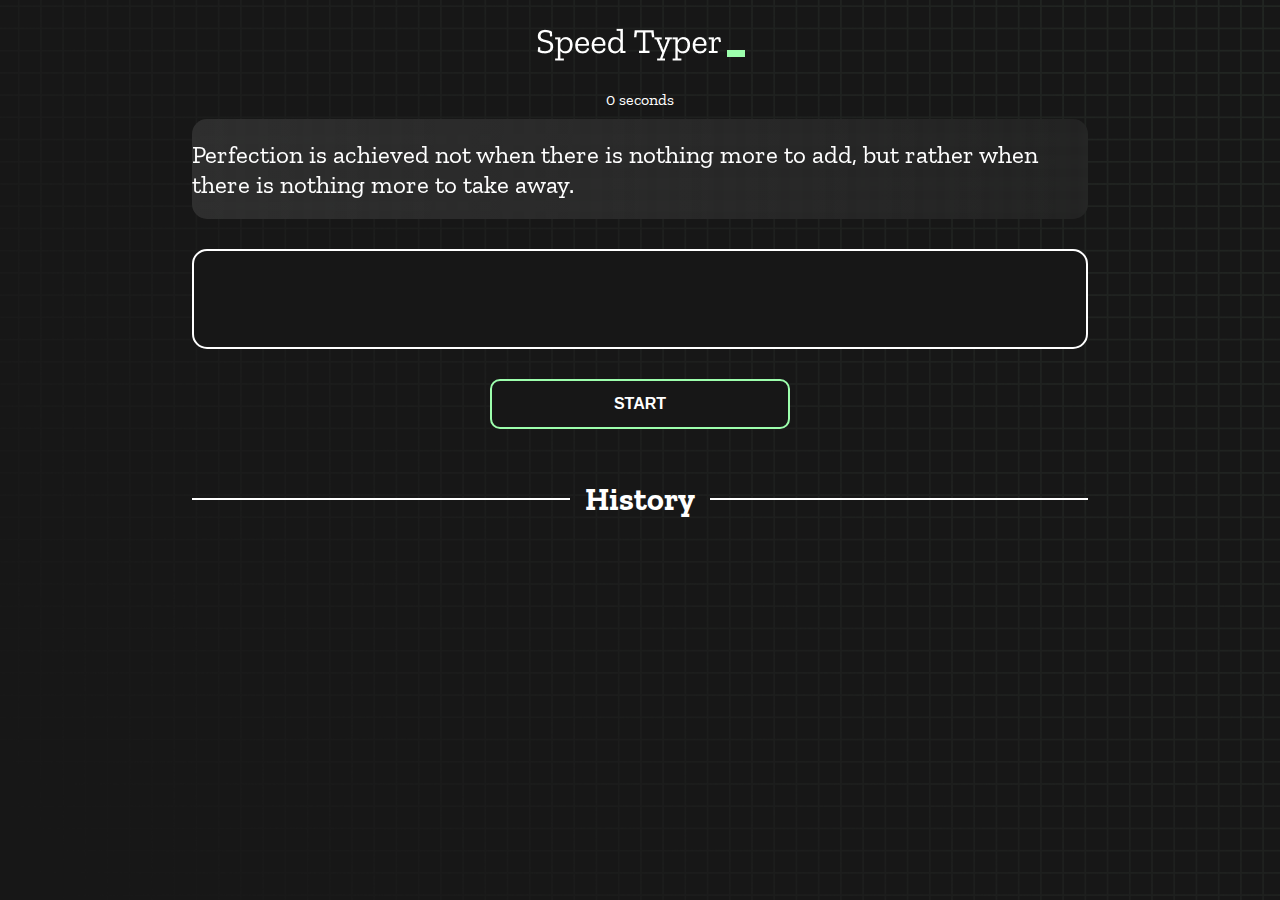
==== index.html @ bb2ee762 "Initial commit" ====
<!DOCTYPE html>
<html lang="en">
  <head>
    <meta charset="UTF-8" />
    <meta http-equiv="X-UA-Compatible" content="IE=edge" />
    <meta name="viewport" content="width=device-width, initial-scale=1.0" />
    <title>Speed Monster</title>
    <link rel="stylesheet" href="styles.css" />
    <link rel="preconnect" href="https://fonts.googleapis.com" />
    <link rel="preconnect" href="https://fonts.gstatic.com" crossorigin />
    <link
      href="https://fonts.googleapis.com/css2?family=Zilla+Slab:wght@300;400;500&display=swap"
      rel="stylesheet"
    />
  </head>
  <body>
    <h1 class="title"><img src="./logo.png" /></h1>
    <div id="show-time">0 seconds</div>

    <div class="box-container">
      <div id="question"></div>

      <div id="display" class="inactive"></div>

      <div class="buttons">
        <button id="starts">START</button>
      </div>

      <div class="divider-container">
        <div class="line"></div>
        <h1 class="title2">History</h1>
        <div class="line"></div>
      </div>
      <div id="histories"></div>
    </div>

    <div id="countdown"></div>
    <div id="modal-background" class="hidden"></div>
    <div id="result" class="hidden"></div>

    <script src="./history.js"></script>
    <script src="./script.js"></script>
  </body>
</html>
---- styles.css ----
* {
  padding: 0;
  margin: 0;
  box-sizing: border-box;
}

body {
  background-image: url("./bg.png");
  background-size: cover;
  background-position: left top;
  font-family: "Zilla Slab", serif;
}

.box-container {
  width: 70%;
  margin: 0 auto;
}

#question {
  height: 100px;
  display: flex;
  align-items: center;
  justify-content: center;
  color: white;
  font-size: 25px;
  border-radius: 15px;
  background: rgb(255, 255, 255);
  background: linear-gradient(
    92.49deg,
    rgba(255, 255, 255, 0.1) 0.18%,
    rgba(255, 255, 255, 0.05) 99.85%
  );
  backdrop-filter: blur(5px);
  margin-bottom: 30px;
}

#display {
  height: 100px;
  display: flex;
  flex-wrap: wrap;
  align-items: center;
  padding-left: 5rem;
  color: white;
  font-size: 32px;
  background-color: #171717;
  border: 2px solid #9dffad;
  border-radius: 15px;
}

#countdown {
  position: fixed;
  height: 100vh;
  width: 100vw;
  background-color: rgba(0, 0, 0, 0.8);
  top: 0;
  left: 0;
  display: flex;
  align-items: center;
  justify-content: center;
  font-size: 3rem;
  color: white;
  display: none;
}
#result {
  position: fixed;
  top: 10%; 
  left: 10%;
  transform: translate(-50%, -50%);
  height: 250px;
  width: 400px;
  background-color: #171717;
  border-radius: 15px;
  border: 2px solid #9dffad;
  color: white;
  text-align: center;
  padding: 2rem;
}
#show-time{
  text-align: center;
  color: white;
  margin: 10px 0;
}

.green {
  color: #9dffad;
}
.red {
  color: #eb6565;
}
.bold {
  font-weight: 700;
}
.inactive {
  border: 2px solid white !important;
}
.hidden {
  display: none;
}
.title {
  text-align: center;
  color: white;
  margin: 20px 0;
}

.divider-container {
  height: 80px;
  display: flex;
  justify-content: center;
  align-items: center;
  gap: 15px;
  margin: 0 auto;
}

.line {
  height: 2px;
  background: white;
  width: 100%;
}

.title2 {
  color: white;
  display: block;
}

.buttons {
  display: flex;
  justify-content: center;
  margin: 30px 0;
}
button {
  padding: 10px 20px;
  border: none;
  font-size: 16px;
  font-weight: bold;
  width: 300px;
  height: 50px;
  color: white;
  background-color: #171717;
  border-radius: 10px;
  border: 2px solid #9dffad;
  cursor: pointer;
}

#histories {
  display: flex;
  flex-wrap: wrap;
  justify-content: space-around;
}

.card {
  width: 100%;
  height: 100%;
  padding: 50px;
  display: flex;
  justify-content: space-between;
  align-items: center;
  padding: 20px 30px;
  color: white;
  border-radius: 15px;
  background: rgb(255, 255, 255);
  background: linear-gradient(
    92.49deg,
    rgba(255, 255, 255, 0.1) 0.18%,
    rgba(255, 255, 255, 0.05) 99.85%
  );
  backdrop-filter: blur(5px);
  margin-bottom: 30px;
}

#modal-background {
  background: rgb(255, 255, 255);
  background: linear-gradient(
    92.49deg,
    rgba(255, 255, 255, 0.1) 0.18%,
    rgba(255, 255, 255, 0.05) 99.85%
  );
  backdrop-filter: blur(5px);
  height: 100vh;
  width: 100%;
  position: fixed;
  top: 0;
}

@media only screen and (max-width: 700px) {
  .box-container {
    padding: 0 20px;
    width: 100%;
  }
  .card {
    flex-direction: column;
  }
}
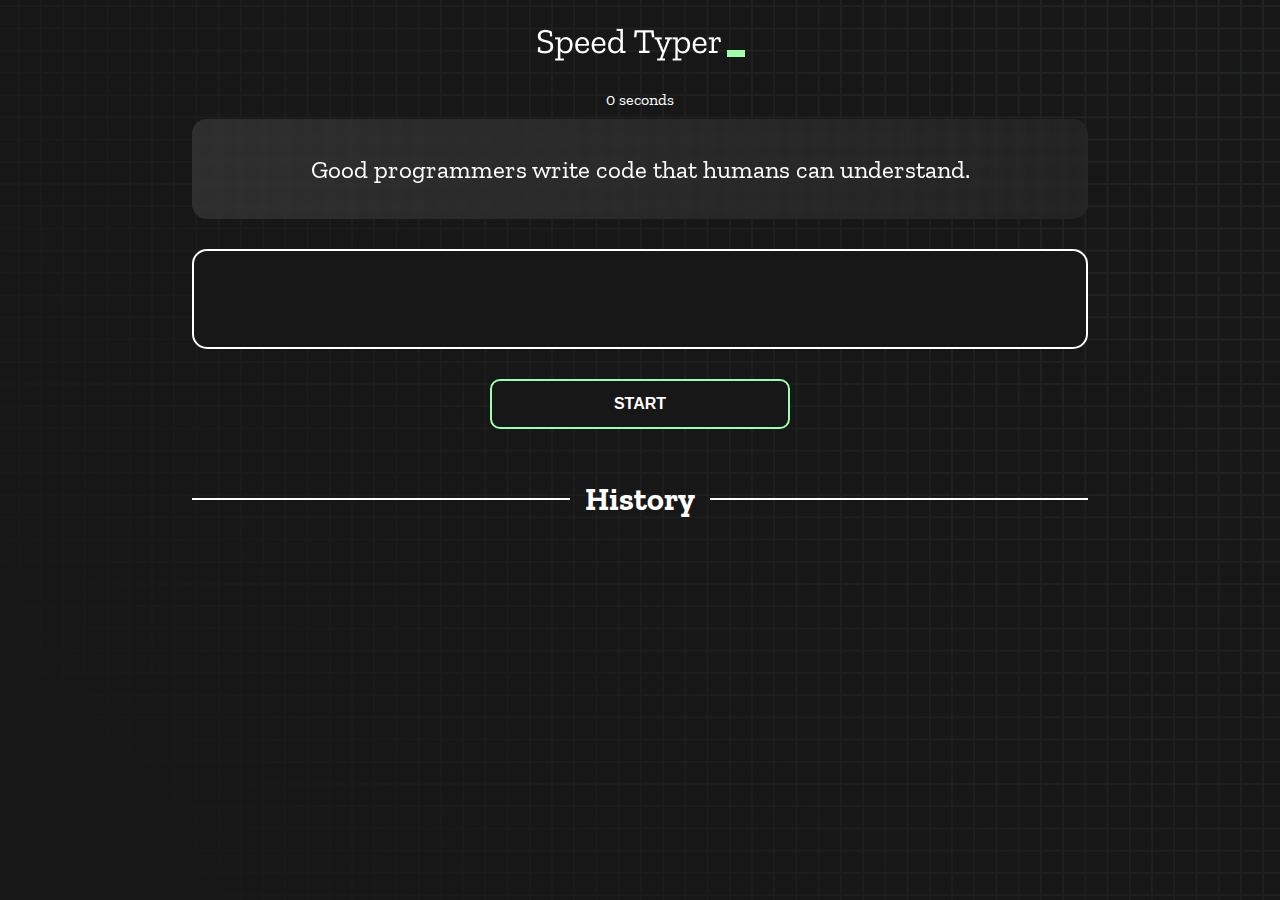
==== commit b8953667: "try" ====
--- a/index.html
+++ b/index.html
@@ -1,44 +1,44 @@
 <!DOCTYPE html>
 <html lang="en">
-  <head>
-    <meta charset="UTF-8" />
-    <meta http-equiv="X-UA-Compatible" content="IE=edge" />
-    <meta name="viewport" content="width=device-width, initial-scale=1.0" />
-    <title>Speed Monster</title>
-    <link rel="stylesheet" href="styles.css" />
-    <link rel="preconnect" href="https://fonts.googleapis.com" />
-    <link rel="preconnect" href="https://fonts.gstatic.com" crossorigin />
-    <link
-      href="https://fonts.googleapis.com/css2?family=Zilla+Slab:wght@300;400;500&display=swap"
-      rel="stylesheet"
-    />
-  </head>
-  <body>
-    <h1 class="title"><img src="./logo.png" /></h1>
-    <div id="show-time">0 seconds</div>
 
-    <div class="box-container">
-      <div id="question"></div>
+<head>
+  <meta charset="UTF-8" />
+  <meta http-equiv="X-UA-Compatible" content="IE=edge" />
+  <meta name="viewport" content="width=device-width, initial-scale=1.0" />
+  <title>Speed Monsterfgfgfg</title>
+  <link rel="stylesheet" href="styles.css" />
+  <link rel="preconnect" href="https://fonts.googleapis.com" />
+  <link rel="preconnect" href="https://fonts.gstatic.com" crossorigin />
+  <link href="https://fonts.googleapis.com/css2?family=Zilla+Slab:wght@300;400;500&display=swap" rel="stylesheet" />
+</head>
 
-      <div id="display" class="inactive"></div>
+<body>
+  <h1 class="title"><img src="./logo.png" /></h1>
+  <div id="show-time">0 seconds</div>
 
-      <div class="buttons">
-        <button id="starts">START</button>
-      </div>
+  <div class="box-container">
+    <div id="question"></div>
 
-      <div class="divider-container">
-        <div class="line"></div>
-        <h1 class="title2">History</h1>
-        <div class="line"></div>
-      </div>
-      <div id="histories"></div>
+    <div id="display" class="inactive"></div>
+
+    <div class="buttons">
+      <button id="starts">START</button>
     </div>
 
-    <div id="countdown"></div>
-    <div id="modal-background" class="hidden"></div>
-    <div id="result" class="hidden"></div>
+    <div class="divider-container">
+      <div class="line"></div>
+      <h1 class="title2">History</h1>
+      <div class="line"></div>
+    </div>
+    <div id="histories"></div>
+  </div>
 
-    <script src="./history.js"></script>
-    <script src="./script.js"></script>
-  </body>
-</html>
+  <div id="countdown"></div>
+  <div id="modal-background" class="hidden"></div>
+  <div id="result" class="hidden"></div>
+
+  <script src="./history.js"></script>
+  <script src="./script.js"></script>
+</body>
+
+</html>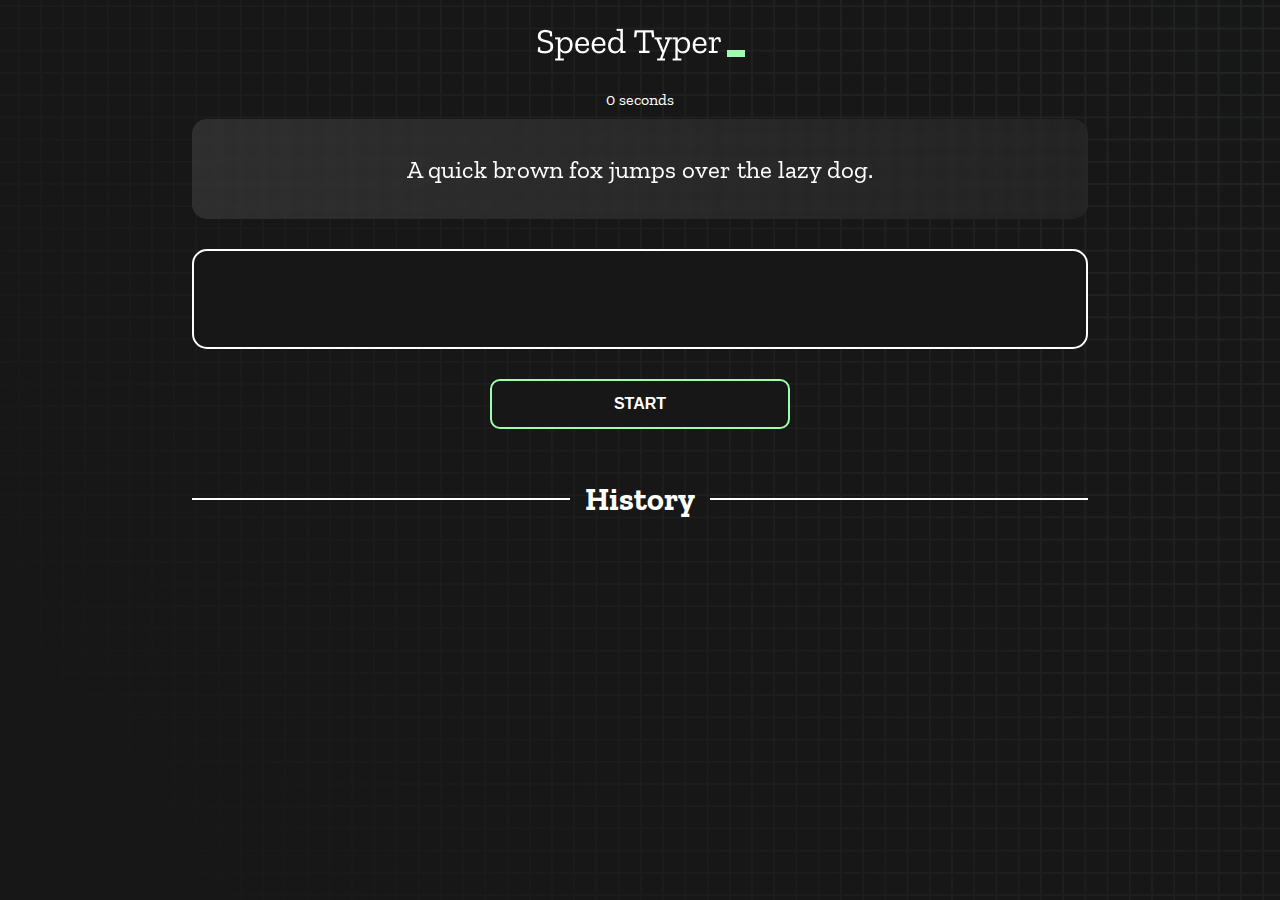
==== commit c16f8a06: "time silved" ====
--- a/index.html
+++ b/index.html
@@ -11,6 +11,19 @@
   <link rel="preconnect" href="https://fonts.gstatic.com" crossorigin />
   <link href="https://fonts.googleapis.com/css2?family=Zilla+Slab:wght@300;400;500&display=swap" rel="stylesheet" />
 </head>
+
+
+<style>
+  .try {
+    background-color: red;
+    width: 20%;
+    margin: auto;
+
+
+
+
+  }
+</style>
 
 <body>
   <h1 class="title"><img src="./logo.png" /></h1>
@@ -33,9 +46,17 @@
     <div id="histories"></div>
   </div>
 
-  <div id="countdown"></div>
-  <div id="modal-background" class="hidden"></div>
-  <div id="result" class="hidden"></div>
+  <div id="countdown" class="a">
+
+  </div>
+  <div id="modal-background" class="hidden">
+
+  </div>
+  <div id="result" class="hidden">
+
+  </div>
+
+
 
   <script src="./history.js"></script>
   <script src="./script.js"></script>
--- a/styles.css
+++ b/styles.css
@@ -25,11 +25,9 @@
   font-size: 25px;
   border-radius: 15px;
   background: rgb(255, 255, 255);
-  background: linear-gradient(
-    92.49deg,
-    rgba(255, 255, 255, 0.1) 0.18%,
-    rgba(255, 255, 255, 0.05) 99.85%
-  );
+  background: linear-gradient(92.49deg,
+      rgba(255, 255, 255, 0.1) 0.18%,
+      rgba(255, 255, 255, 0.05) 99.85%);
   backdrop-filter: blur(5px);
   margin-bottom: 30px;
 }
@@ -61,10 +59,13 @@
   color: white;
   display: none;
 }
+
 #result {
+
+
   position: fixed;
-  top: 10%; 
-  left: 10%;
+  top: 50%;
+  left: 50%;
   transform: translate(-50%, -50%);
   height: 250px;
   width: 400px;
@@ -75,7 +76,8 @@
   text-align: center;
   padding: 2rem;
 }
-#show-time{
+
+#show-time {
   text-align: center;
   color: white;
   margin: 10px 0;
@@ -84,18 +86,23 @@
 .green {
   color: #9dffad;
 }
+
 .red {
   color: #eb6565;
 }
+
 .bold {
   font-weight: 700;
 }
+
 .inactive {
   border: 2px solid white !important;
 }
+
 .hidden {
   display: none;
 }
+
 .title {
   text-align: center;
   color: white;
@@ -127,6 +134,7 @@
   justify-content: center;
   margin: 30px 0;
 }
+
 button {
   padding: 10px 20px;
   border: none;
@@ -148,6 +156,7 @@
 }
 
 .card {
+  display: flex;
   width: 100%;
   height: 100%;
   padding: 50px;
@@ -158,22 +167,21 @@
   color: white;
   border-radius: 15px;
   background: rgb(255, 255, 255);
-  background: linear-gradient(
-    92.49deg,
-    rgba(255, 255, 255, 0.1) 0.18%,
-    rgba(255, 255, 255, 0.05) 99.85%
-  );
+  background: linear-gradient(92.49deg,
+      rgba(255, 255, 255, 0.1) 0.18%,
+      rgba(255, 255, 255, 0.05) 99.85%);
   backdrop-filter: blur(5px);
   margin-bottom: 30px;
 }
 
 #modal-background {
+  /* display: flex;
+  justify-content: center;
+  align-items: center; */
   background: rgb(255, 255, 255);
-  background: linear-gradient(
-    92.49deg,
-    rgba(255, 255, 255, 0.1) 0.18%,
-    rgba(255, 255, 255, 0.05) 99.85%
-  );
+  background: linear-gradient(92.49deg,
+      rgba(255, 255, 255, 0.1) 0.18%,
+      rgba(255, 255, 255, 0.05) 99.85%);
   backdrop-filter: blur(5px);
   height: 100vh;
   width: 100%;
@@ -186,7 +194,8 @@
     padding: 0 20px;
     width: 100%;
   }
+
   .card {
     flex-direction: column;
   }
-}
+}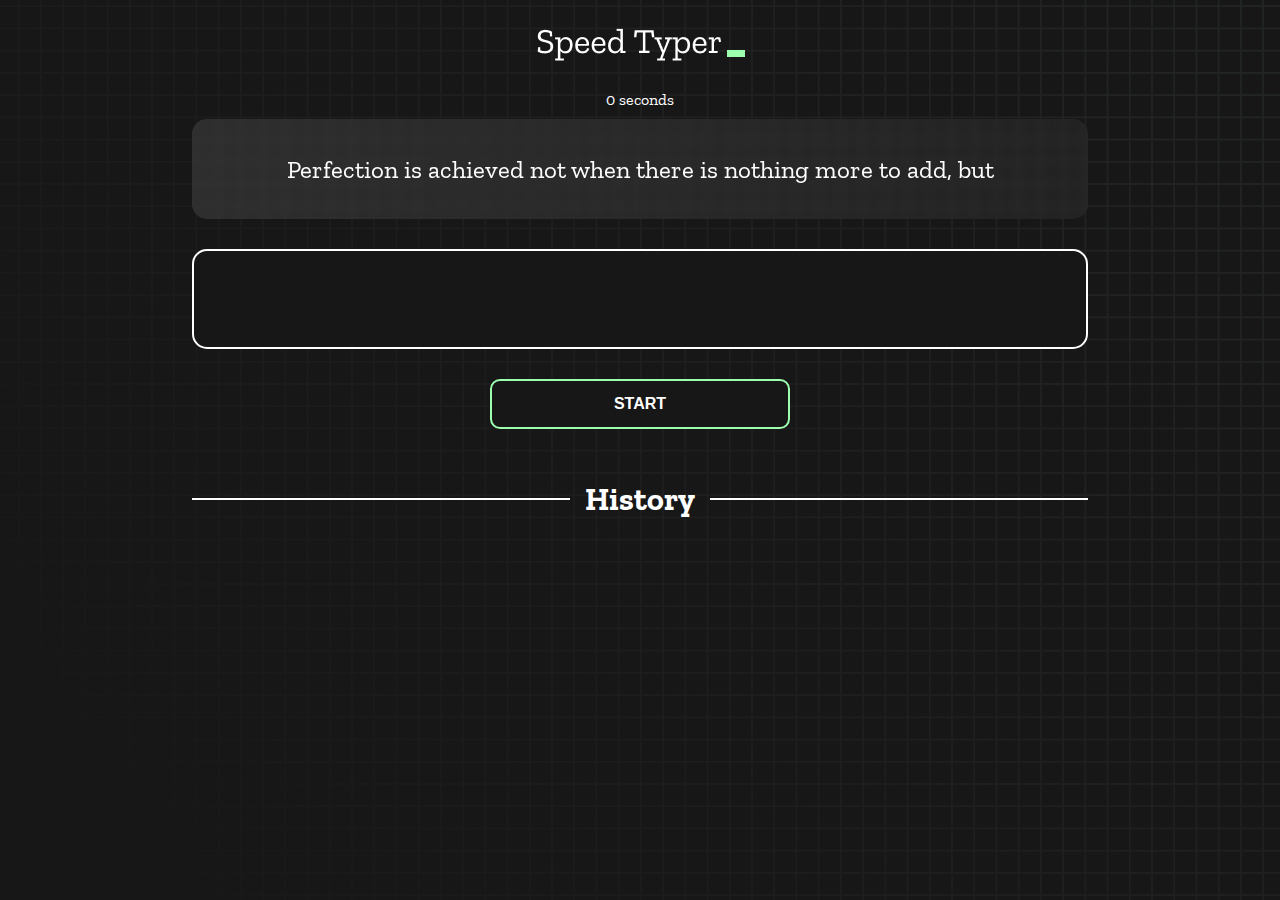
==== commit 89cb55c4: "responsive done" ====
--- a/index.html
+++ b/index.html
@@ -14,15 +14,7 @@
 
 
 <style>
-  .try {
-    background-color: red;
-    width: 20%;
-    margin: auto;
 
-
-
-
-  }
 </style>
 
 <body>
@@ -43,7 +35,14 @@
       <h1 class="title2">History</h1>
       <div class="line"></div>
     </div>
-    <div id="histories"></div>
+    <div id="histories">
+
+      <div class=history>
+
+      </div>
+    </div>
+
+
   </div>
 
   <div id="countdown" class="a">
--- a/styles.css
+++ b/styles.css
@@ -149,16 +149,29 @@
   cursor: pointer;
 }
 
-#histories {
-  display: flex;
-  flex-wrap: wrap;
-  justify-content: space-around;
+@media only screen and (min-width: 700px) {
+  #histories {
+    display: grid;
+    grid-template-columns: repeat(3, 1fr);
+    flex-wrap: wrap;
+
+    justify-content: space-around;
+  }
+}
+
+@media only screen and (max-width: 600px) {
+  #histories {
+    display: flex;
+    flex-wrap: wrap;
+
+    justify-content: space-around;
+  }
 }
 
 .card {
   display: flex;
-  width: 100%;
-  height: 100%;
+  width: 95%;
+  height: 95%;
   padding: 50px;
   display: flex;
   justify-content: space-between;
@@ -166,6 +179,7 @@
   padding: 20px 30px;
   color: white;
   border-radius: 15px;
+
   background: rgb(255, 255, 255);
   background: linear-gradient(92.49deg,
       rgba(255, 255, 255, 0.1) 0.18%,
